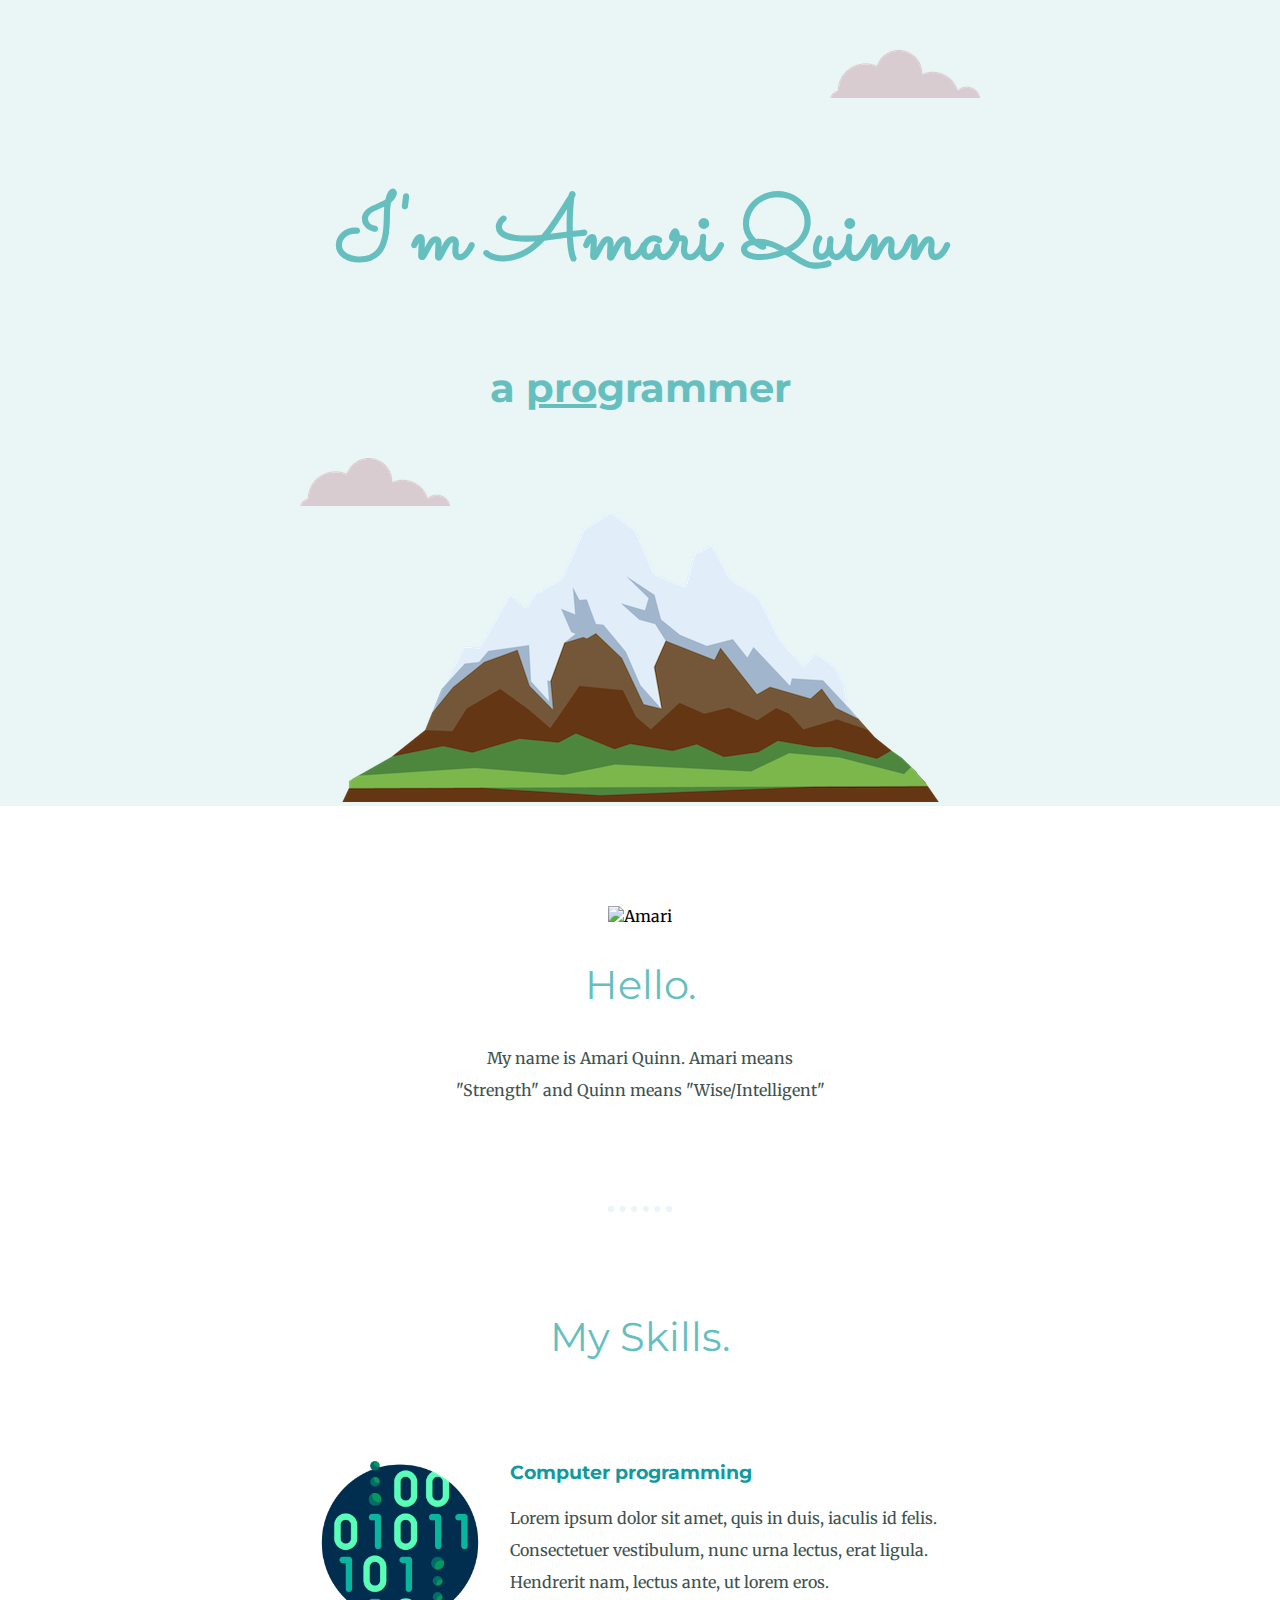
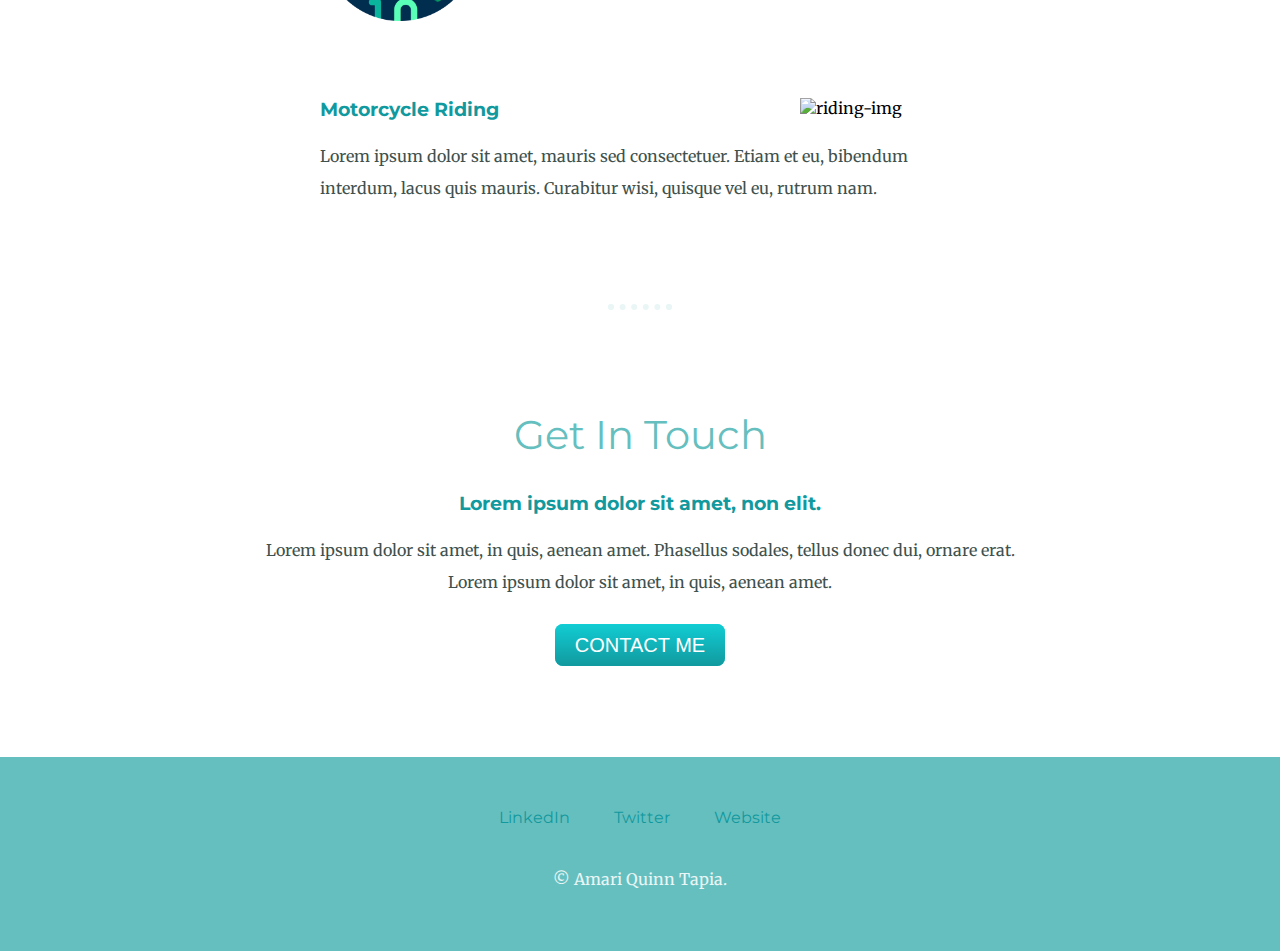
==== index.html @ e0e9334a "Add initial AmariQ website files" ====
<!DOCTYPE html>
<html lang="en" dir="ltr">

<head>
  <meta charset="utf-8">
  <title>My Site</title>
  <link rel="stylesheet" href="css/styles.css">
  <link rel="icon" href="favicon.ico">
  <link rel="preconnect" href="https://fonts.googleapis.com">
  <link rel="preconnect" href="https://fonts.gstatic.com" crossorigin>
  <link href="https://fonts.googleapis.com/css2?family=Merriweather&family=Montserrat&family=Sacramento&display=swap" rel="stylesheet">
</head>

<body>
  <div class="top-container">
    <img class="top-cloud" src="images/cloud.png" alt="cloud-img">
    <h1><strong>I'm Amari Quinn</strong></h1>
    <h2 class="programmer"> <strong> a <span>pro</span>grammer </strong> </h2>
    <img class="bottom-cloud" src="images/cloud.png" alt="cloud-img">
    <img src="images/mountain.png" alt="mountain-img">
  </div>


  <div class="middle-container">
    <div class="profile">
      <img class="amari-profile" src="images/amari-profile.png" alt="Amari">
      <h2>Hello.</h2>
      <p class="intro">My name is Amari Quinn. Amari means "Strength" and Quinn means "Wise/Intelligent"</p>
    </div>
    <hr>
    <div class="skills">
      <h2>My Skills.</h2>
      <div class="skill-row">
        <img class="computer-img" src="images/binary-code.png" alt="computer-img">
        <h3>Computer programming</h3>
        <p>Lorem ipsum dolor sit amet, quis in duis, iaculis id felis. Consectetuer vestibulum, nunc urna lectus, erat ligula. Hendrerit nam, lectus ante, ut lorem eros.</p>
      </div>
      <div class="skill-row">
        <img class="riding-img"src="https://media2.giphy.com/media/SISYdFe67LX9CSrKD6/giphy.gif?cid=ecf05e47zj1029tur3pk0he737a4l40qru3wllbksp8ei1a2&rid=giphy.gif&ct=s" alt="riding-img">
        <h3>Motorcycle Riding</h3>
        <p class="riding-desc">Lorem ipsum dolor sit amet, mauris sed consectetuer. Etiam et eu, bibendum interdum, lacus quis mauris. Curabitur wisi, quisque vel eu, rutrum nam.</p>
      </div>
    </div>
    <hr>
    <div class="contact-me">
      <h2>Get In Touch</h2>
      <h3>Lorem ipsum dolor sit amet, non elit.</h3>
      <p>Lorem ipsum dolor sit amet, in quis, aenean amet. Phasellus sodales, tellus donec dui, ornare erat.<br>
      Lorem ipsum dolor sit amet, in quis, aenean amet.</p>
      <br>
      <a class="btn" href="mailto:aqct30@gmail.com">CONTACT ME</a>
    </div>
  </div>


  <div class="bottom-container">
    <a class="footer-link" href="https://www.linkedin.com/">LinkedIn</a>
    <a class="footer-link" href="https://twitter.com/">Twitter</a>
    <a class="footer-link" href="https://www.appbrewery.co/">Website</a>
    <p class="credit">© Amari Quinn Tapia.</p>
  </div>
</body>

</html>
---- css/styles.css ----
body {
  margin: 0;
  text-align: center;
  font-family: 'Merriweather', serif;
}

h1 {
  font-size: 5.625rem;
  margin: 50px auto 0 auto;
  font-family: 'Sacramento', cursive;
  color: #66BFBF;
  line-height: 2;
}

h2 {
  color: #66BFBF;
  font-family: 'Montserrat', sans-serif;
  font-size: 2.5rem;
  font-weight: normal;
}

h3 {
  font-family: 'Montserrat', sans-serif;
  color:  #11999E;
}

span {
  text-decoration: underline;
}

hr {
    border: dotted #EAF6F6 6px;
    border-bottom: none;
    width: 4%;
    margin: 100px auto;
}

p {
  color: #40514E;
  line-height: 2;
}

a {
  font-family: 'Montserrat', sans-serif;
  color: #11999E;
  margin: 40% auto 60%;
  margin: 10px 20px;
  text-decoration: none;
}

a:hover {
  color: #EAF6F6;
}

.programmer {
  font-size: 2.5rem;
}

.top-container {
  position: relative;
  padding-top: 100px;
  background-color: #EAF6F6;
}

.top-cloud {
  position: absolute;
  right: 300px;
  top: 50px;
}

.bottom-cloud {
  position: absolute;
  left: 300px;
  bottom: 300px;
}

.middle-container {
  margin: 100px 0;
}

.intro {
  width: 30%;
  margin: auto;
}

.amari-profile {
  height: 200px;
  width: 200px;
}

.profile {
  background-color: transparent;
}

.footer-link {
  color:  #11999E;
}

.skill-row {
  width: 50%;
  margin: 100px auto 100px auto;
  text-align: left;
}

.computer-img {
  width: 25%;
  margin-right: 30px;
  float: left;
}

.riding-img {
  width: 25%;
  margin-left: 30px;
  float: right;
}

.bottom-container {
  background-color: #66BFBF;
  padding: 50px 0 20px;
}

.btn {
  background: #11cdd4;
  background-image: -webkit-linear-gradient(top, #11cdd4, #11999e);
  background-image: -moz-linear-gradient(top, #11cdd4, #11999e);
  background-image: -ms-linear-gradient(top, #11cdd4, #11999e);
  background-image: -o-linear-gradient(top, #11cdd4, #11999e);
  background-image: linear-gradient(to bottom, #11cdd4, #11999e);
  -webkit-border-radius: 8;
  -moz-border-radius: 8;
  border-radius: 8px;
  font-family: Arial;
  color: #ffffff;
  font-size: 20px;
  padding: 10px 20px 10px 20px;
  text-decoration: none;
}

.btn:hover {
  background: #30e3cb;
  background-image: -webkit-linear-gradient(top, #30e3cb, #2bc4ad);
  background-image: -moz-linear-gradient(top, #30e3cb, #2bc4ad);
  background-image: -ms-linear-gradient(top, #30e3cb, #2bc4ad);
  background-image: -o-linear-gradient(top, #30e3cb, #2bc4ad);
  background-image: linear-gradient(to bottom, #30e3cb, #2bc4ad);
  text-decoration: none;
}

.footer-link {
  color: #11999E;
}

.credit {
  color: #EAF6F6;
  padding: 20px 0;
}
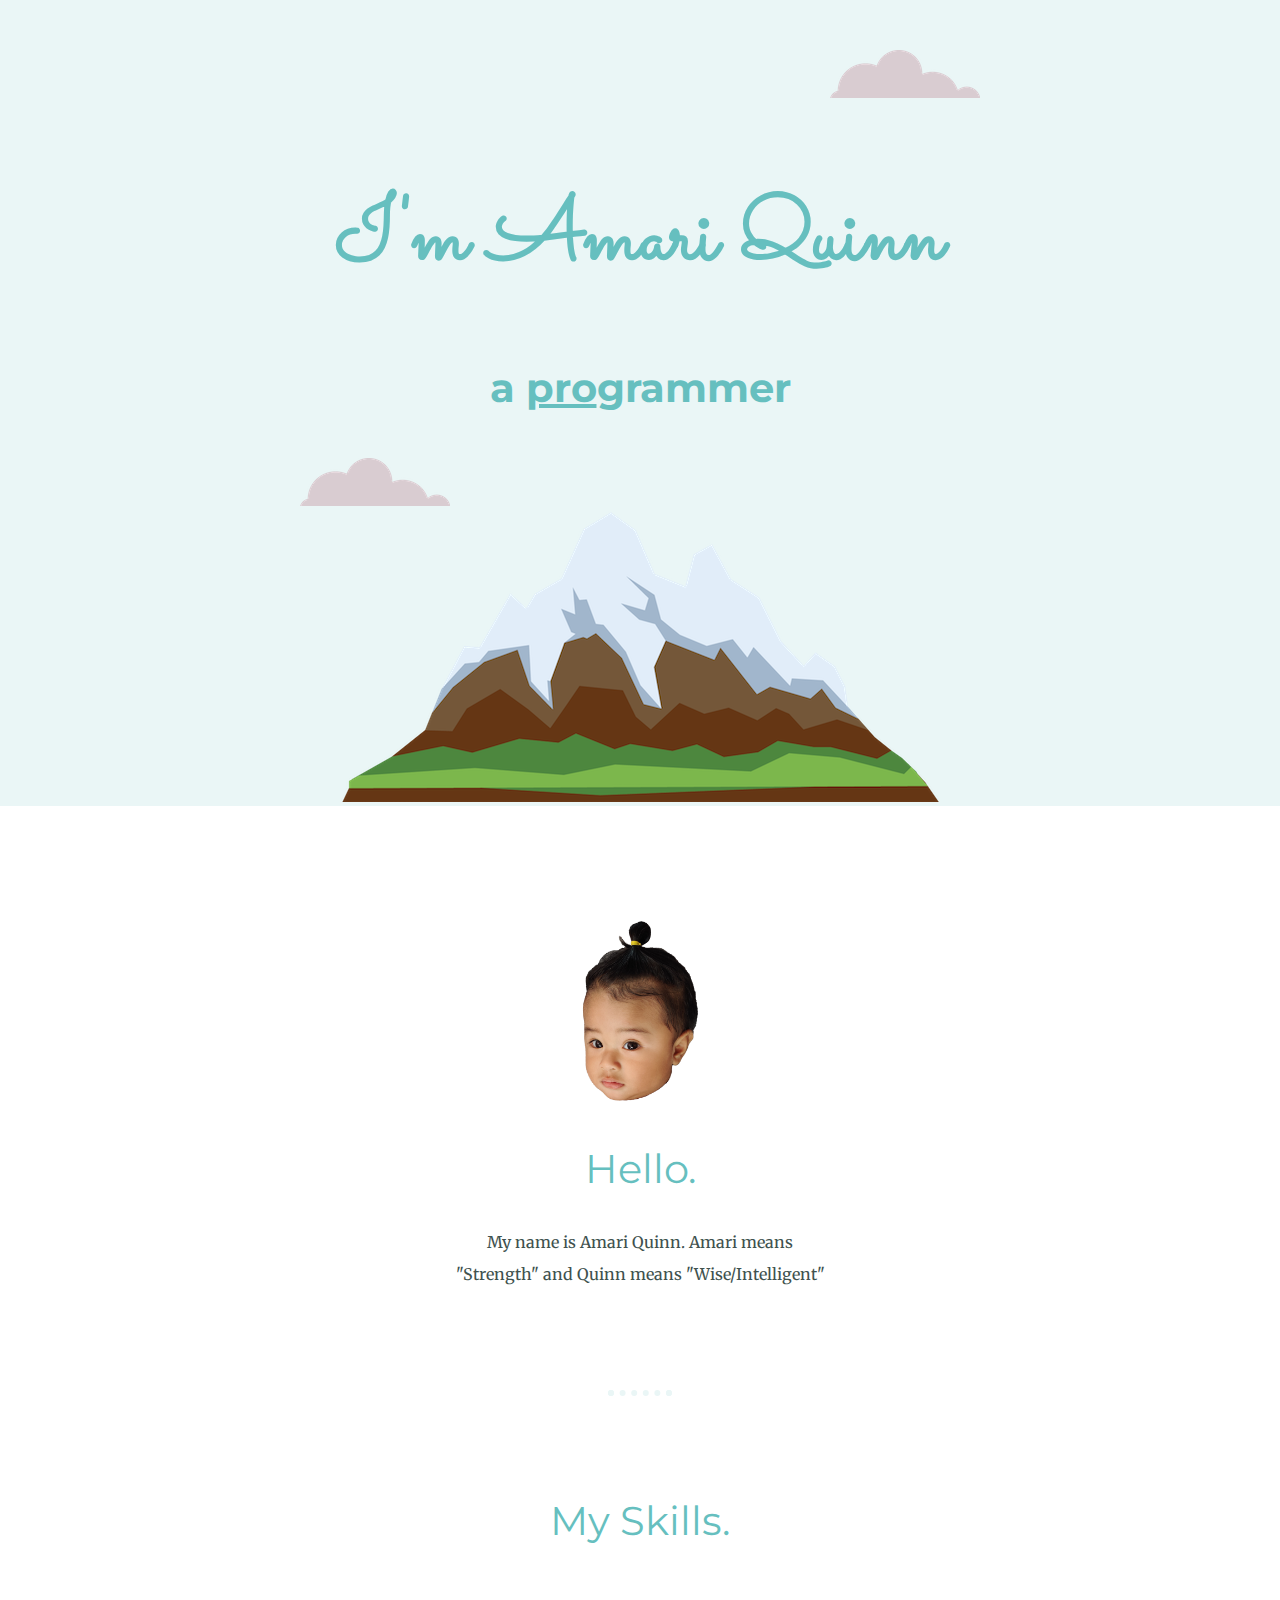
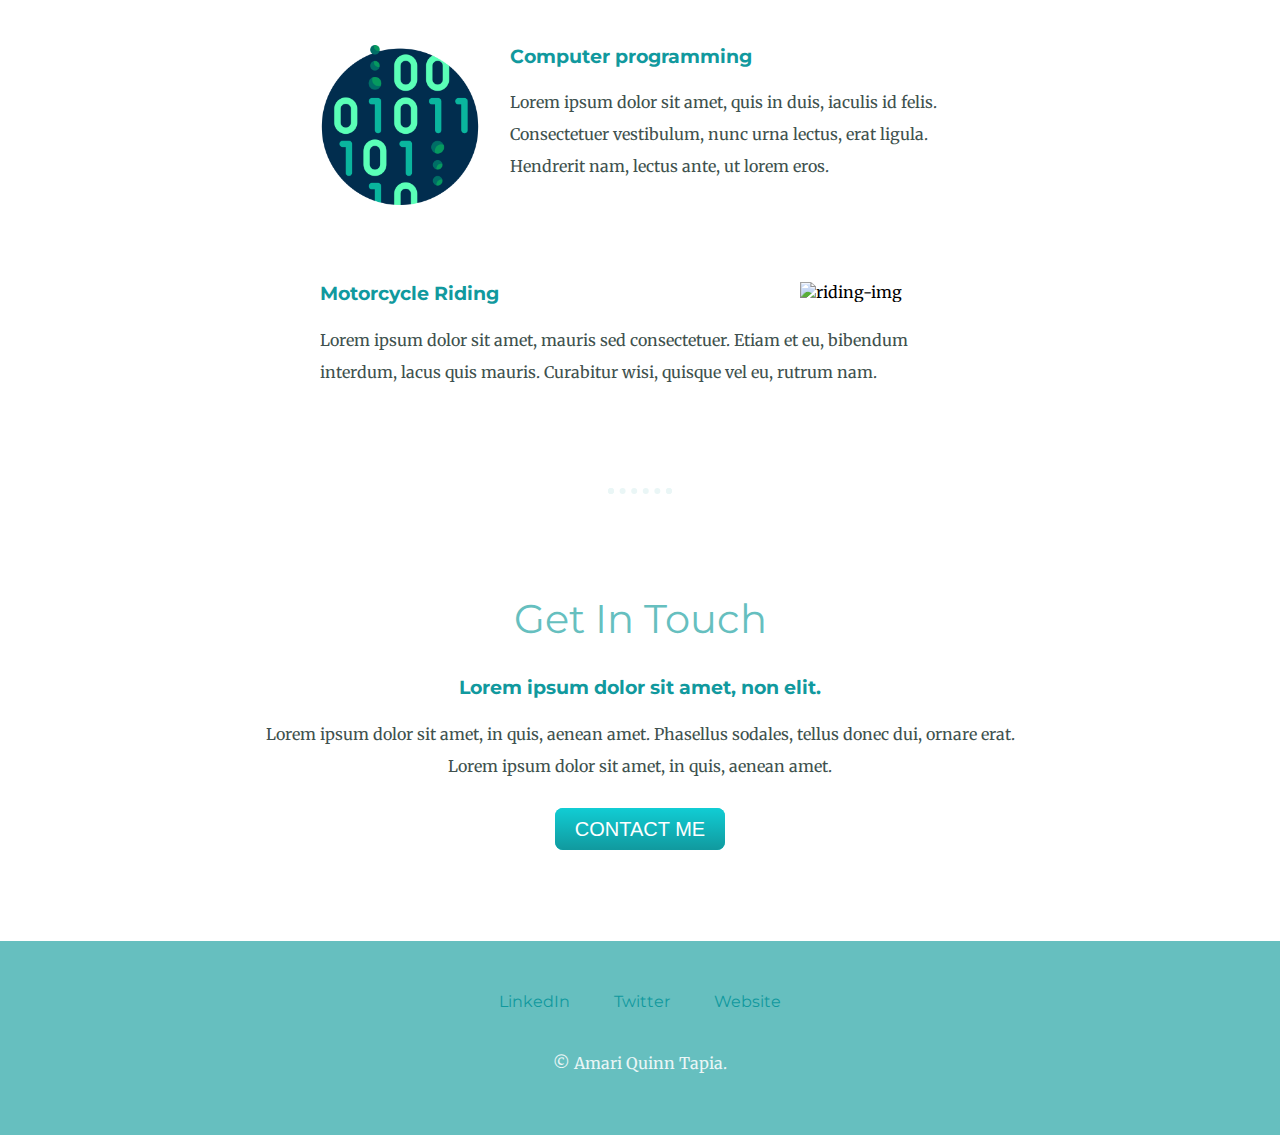
==== commit 488f28f4: "Update index.html" ====
--- a/index.html
+++ b/index.html
@@ -23,7 +23,7 @@
 
   <div class="middle-container">
     <div class="profile">
-      <img class="amari-profile" src="images/amari-profile.png" alt="Amari">
+      <img class="amari-profile" src="images/Amari-profile.png" alt="Amari">
       <h2>Hello.</h2>
       <p class="intro">My name is Amari Quinn. Amari means "Strength" and Quinn means "Wise/Intelligent"</p>
     </div>
